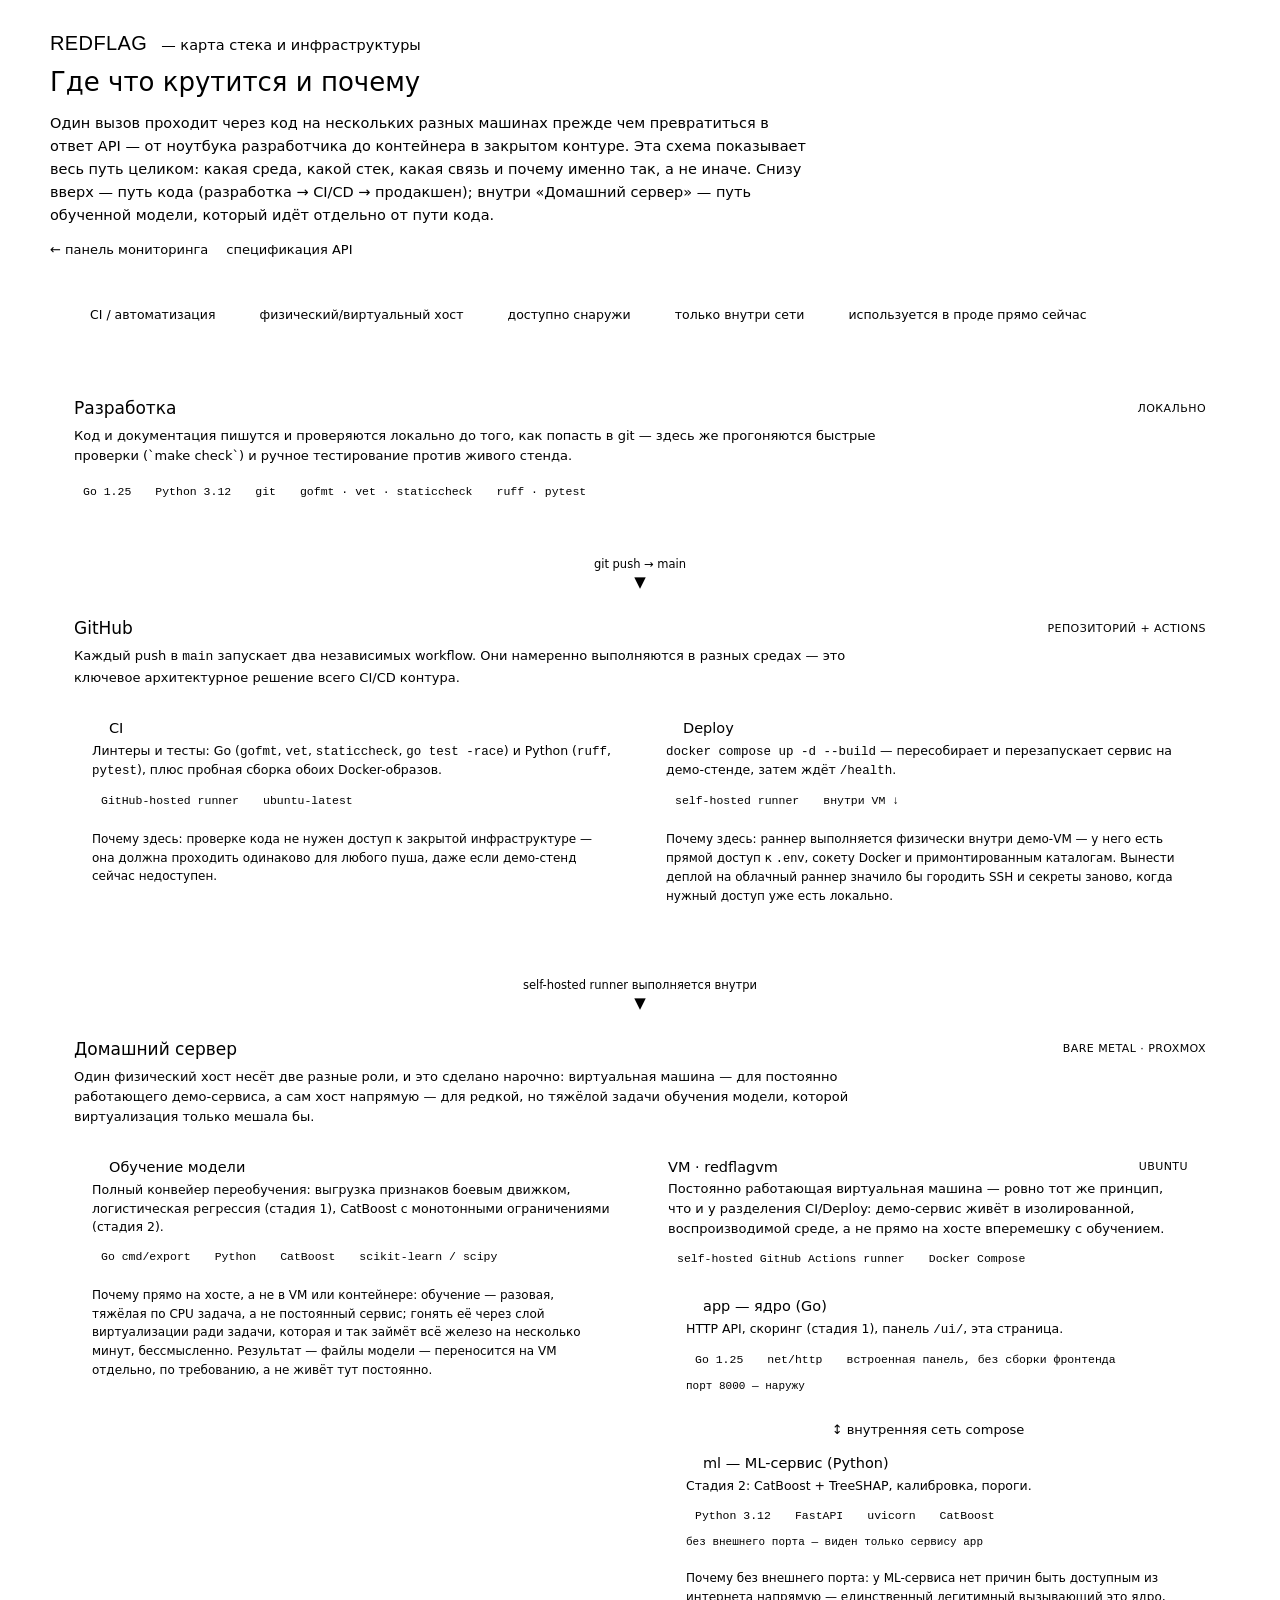
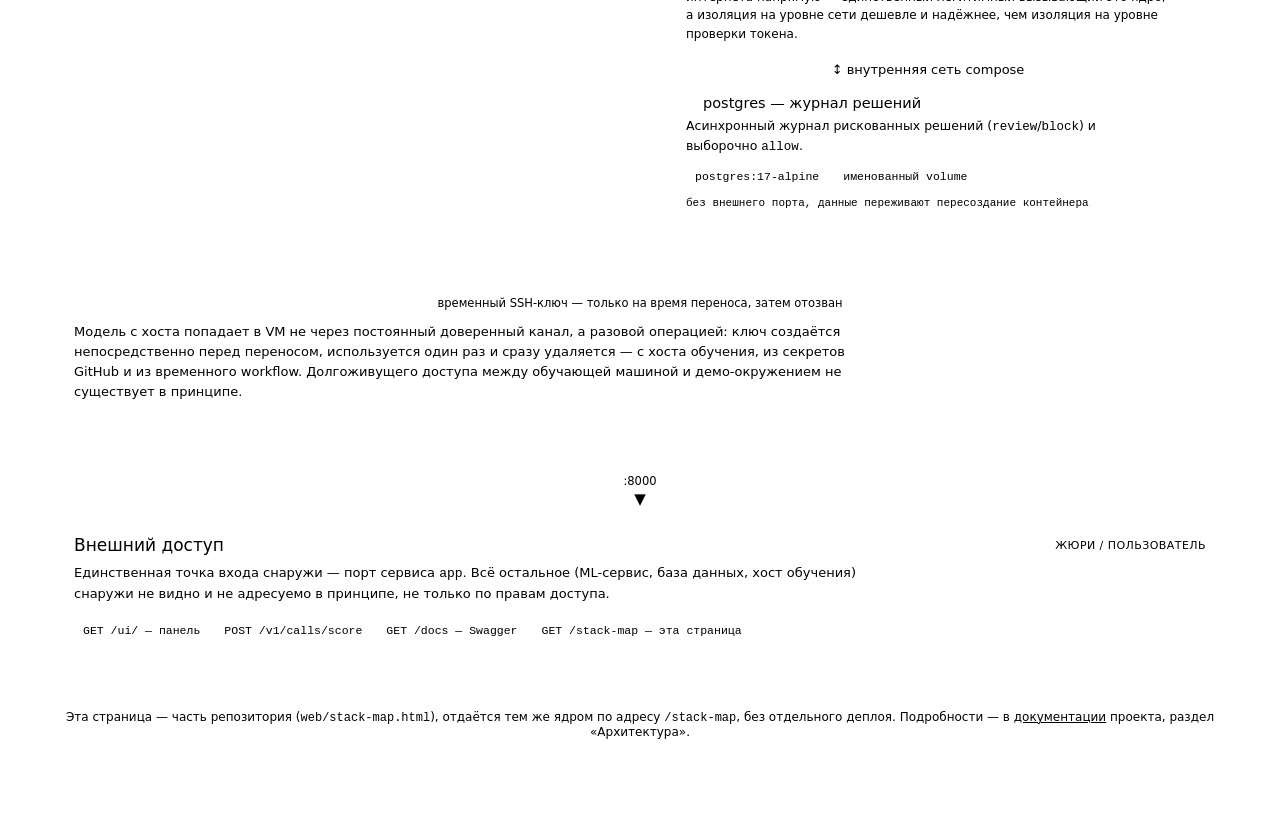
==== web/stack-map.html @ 169284f2 "feat: add /stack-map, a live infrastructure/stack map page A self-contained static page (web/stack-m" ====
<!doctype html>
<html lang="ru">
<head>
<meta charset="utf-8">
<meta name="viewport" content="width=device-width, initial-scale=1">
<title>RedFlag — карта стека и инфраструктуры</title>
<link rel="stylesheet" href="/ui/css/app.css">
<style>
  body { background: var(--surface); color: var(--on-surface); font-family: "Roboto", system-ui, sans-serif;
    margin: 0; padding: 32px 20px 80px; }
  .wrap { max-width: 1180px; margin: 0 auto; }
  header.page { margin-bottom: 36px; }
  .brand-row { display: flex; align-items: baseline; gap: 14px; flex-wrap: wrap; }
  .brand-name-sm { font-family: "Boxcer", "Arial Black", sans-serif; font-size: 20px; color: var(--brand); letter-spacing: .02em; }
  h1 { font-size: 26px; font-weight: 500; margin: 10px 0 8px; }
  .lede { color: var(--on-surface-variant); max-width: 760px; line-height: 1.6; font-size: 14.5px; }
  nav.back { margin-top: 14px; font-size: 13px; }
  nav.back a { color: var(--primary); text-decoration: none; margin-right: 18px; }
  nav.back a:hover { text-decoration: underline; }

  /* ---- легенда ---- */
  .legend { display: flex; flex-wrap: wrap; gap: 10px 22px; margin: 22px 0 40px; padding: 14px 18px;
    background: var(--surface-container-low); border: 1px solid var(--outline-variant); border-radius: var(--shape-md); font-size: 12.5px; }
  .legend .item { display: flex; align-items: center; gap: 8px; color: var(--on-surface-variant); }
  .legend .swatch { width: 14px; height: 14px; border-radius: 4px; flex: none; }

  /* ---- поток сверху вниз ---- */
  .flow { display: flex; flex-direction: column; align-items: stretch; gap: 0; }
  .connector { display: flex; flex-direction: column; align-items: center; padding: 6px 0; color: var(--outline); }
  .connector .bar { width: 2px; height: 22px; background: var(--outline-variant); }
  .connector .arrow { font-size: 15px; line-height: 1; color: var(--outline); margin-top: -2px; }
  .connector .label { font-size: 11.5px; color: var(--on-surface-variant); background: var(--surface);
    padding: 2px 10px; border: 1px solid var(--outline-variant); border-radius: var(--shape-full); margin: 4px 0; }

  .zone { border: 1px solid var(--outline-variant); border-radius: var(--shape-lg); background: var(--surface-container-low);
    padding: 22px 24px; }
  .zone > .zhead { display: flex; align-items: center; justify-content: space-between; flex-wrap: wrap; gap: 10px; margin-bottom: 6px; }
  .zone > .zhead h2 { font-size: 17px; font-weight: 500; margin: 0; }
  .zone .ztag { font-size: 11px; text-transform: uppercase; letter-spacing: .04em; color: var(--on-surface-variant); }
  .zone .zwhy { color: var(--on-surface-variant); font-size: 13px; line-height: 1.55; margin: 8px 0 16px; max-width: 820px; }
  .chips { display: flex; flex-wrap: wrap; gap: 6px; margin: 10px 0 0; }
  .chip { font-size: 11.5px; padding: 3px 9px; border-radius: var(--shape-full); background: var(--surface-container);
    border: 1px solid var(--outline-variant); color: var(--on-surface-variant); font-family: "Roboto Mono", ui-monospace, monospace; }

  /* внешняя граница зоны — какой тип среды */
  .zone.dev { border-color: var(--outline-variant); }
  .zone.ci { border-left: 4px solid var(--tertiary); }
  .zone.host { border-left: 4px solid var(--secondary); }
  .zone.vm { border: 1px dashed var(--outline); background: var(--surface-container); }
  .zone.ext { border-left: 4px solid var(--primary); }

  /* ---- карточки сервисов внутри зоны ---- */
  .cards { display: grid; gap: 16px; }
  .cards.cols-2 { grid-template-columns: repeat(2, minmax(0, 1fr)); }
  .cards.cols-3 { grid-template-columns: repeat(3, minmax(0, 1fr)); }
  .card { background: var(--surface); border: 1px solid var(--outline-variant); border-radius: var(--shape-md);
    padding: 16px 18px; }
  .card h3 { margin: 0 0 6px; font-size: 14.5px; font-weight: 500; display: flex; align-items: center; gap: 8px; }
  .card p.role { color: var(--on-surface-variant); font-size: 12.5px; margin: 0 0 10px; line-height: 1.5; }
  .card p.why { font-size: 12px; color: var(--on-surface-variant); line-height: 1.55; margin: 10px 0 0;
    padding-top: 10px; border-top: 1px dashed var(--outline-variant); }
  .card p.why b { color: var(--on-surface); font-weight: 500; }
  .dot { width: 9px; height: 9px; border-radius: 50%; flex: none; }
  .dot.ext { background: var(--primary); box-shadow: 0 0 0 3px color-mix(in srgb, var(--primary) 20%, transparent); }
  .dot.int { background: var(--on-surface-variant); }
  .dot.ok { background: var(--success); }
  .port { font-size: 11px; font-family: ui-monospace, monospace; color: var(--on-surface-variant); }
  .port.exposed { color: var(--primary); font-weight: 500; }

  /* VM-контейнер с вложенными карточками и внутренними связями */
  .vm-inner { display: flex; flex-direction: column; gap: 0; margin-top: 14px; }
  .vm-inner .card { position: relative; }
  .mini-connector { display: flex; align-items: center; justify-content: center; height: 20px; color: var(--outline); font-size: 13px; }
  .mini-connector span { background: var(--surface-container); padding: 0 8px; }

  .split { display: grid; grid-template-columns: 1fr 1fr; gap: 20px; align-items: start; }
  @media (max-width: 860px) {
    .split, .cards.cols-2, .cards.cols-3 { grid-template-columns: 1fr; }
  }

  footer.page { margin-top: 48px; color: var(--on-surface-variant); font-size: 12px; text-align: center; }
</style>
</head>
<body>
<div class="wrap">
  <header class="page">
    <div class="brand-row"><span class="brand-name-sm">REDFLAG</span><span class="lede" style="margin:0">— карта стека и инфраструктуры</span></div>
    <h1>Где что крутится и почему</h1>
    <p class="lede">Один вызов проходит через код на нескольких разных машинах прежде чем превратиться в
      ответ API — от ноутбука разработчика до контейнера в закрытом контуре. Эта схема показывает весь
      путь целиком: какая среда, какой стек, какая связь и почему именно так, а не иначе. Снизу вверх —
      путь кода (разработка → CI/CD → продакшен); внутри «Домашний сервер» — путь обученной модели,
      который идёт отдельно от пути кода.</p>
    <nav class="back"><a href="/ui/">← панель мониторинга</a><a href="/docs">спецификация API</a></nav>
  </header>

  <div class="legend">
    <div class="item"><span class="swatch" style="background:var(--tertiary)"></span>CI / автоматизация</div>
    <div class="item"><span class="swatch" style="background:var(--secondary)"></span>физический/виртуальный хост</div>
    <div class="item"><span class="swatch" style="background:var(--primary)"></span>доступно снаружи</div>
    <div class="item"><span class="swatch" style="background:var(--on-surface-variant)"></span>только внутри сети</div>
    <div class="item"><span class="dot ok" style="width:14px;height:14px"></span>используется в проде прямо сейчас</div>
  </div>

  <div class="flow">

    <section class="zone dev">
      <div class="zhead"><h2>Разработка</h2><span class="ztag">локально</span></div>
      <p class="zwhy">Код и документация пишутся и проверяются локально до того, как попасть в git — здесь же
        прогоняются быстрые проверки (`make check`) и ручное тестирование против живого стенда.</p>
      <div class="chips">
        <span class="chip">Go 1.25</span><span class="chip">Python 3.12</span><span class="chip">git</span>
        <span class="chip">gofmt · vet · staticcheck</span><span class="chip">ruff · pytest</span>
      </div>
    </section>

    <div class="connector"><div class="bar"></div><div class="label">git push → main</div><div class="arrow">▼</div></div>

    <section class="zone ci">
      <div class="zhead"><h2>GitHub</h2><span class="ztag">репозиторий + Actions</span></div>
      <p class="zwhy">Каждый push в <code>main</code> запускает два независимых workflow. Они намеренно
        выполняются в разных средах — это ключевое архитектурное решение всего CI/CD контура.</p>
      <div class="cards cols-2">
        <div class="card">
          <h3><span class="dot ok"></span>CI</h3>
          <p class="role">Линтеры и тесты: Go (<code>gofmt</code>, <code>vet</code>, <code>staticcheck</code>,
            <code>go test -race</code>) и Python (<code>ruff</code>, <code>pytest</code>), плюс пробная сборка
            обоих Docker-образов.</p>
          <div class="chips"><span class="chip">GitHub-hosted runner</span><span class="chip">ubuntu-latest</span></div>
          <p class="why"><b>Почему здесь:</b> проверке кода не нужен доступ к закрытой инфраструктуре —
            она должна проходить одинаково для любого пуша, даже если демо-стенд сейчас недоступен.</p>
        </div>
        <div class="card">
          <h3><span class="dot ok"></span>Deploy</h3>
          <p class="role"><code>docker compose up -d --build</code> — пересобирает и перезапускает сервис
            на демо-стенде, затем ждёт <code>/health</code>.</p>
          <div class="chips"><span class="chip">self-hosted runner</span><span class="chip">внутри VM ↓</span></div>
          <p class="why"><b>Почему здесь:</b> раннер выполняется физически внутри демо-VM — у него есть
            прямой доступ к <code>.env</code>, сокету Docker и примонтированным каталогам. Вынести деплой на
            облачный раннер значило бы городить SSH и секреты заново, когда нужный доступ уже есть локально.</p>
        </div>
      </div>
    </section>

    <div class="connector"><div class="bar"></div><div class="label">self-hosted runner выполняется внутри</div><div class="arrow">▼</div></div>

    <section class="zone host">
      <div class="zhead"><h2>Домашний сервер</h2><span class="ztag">bare metal · Proxmox</span></div>
      <p class="zwhy">Один физический хост несёт две разные роли, и это сделано нарочно: виртуальная машина —
        для постоянно работающего демо-сервиса, а сам хост напрямую — для редкой, но тяжёлой задачи обучения
        модели, которой виртуализация только мешала бы.</p>

      <div class="split">
        <div class="card" style="background:var(--surface-container)">
          <h3><span class="dot int"></span>Обучение модели</h3>
          <p class="role">Полный конвейер переобучения: выгрузка признаков боевым движком, логистическая
            регрессия (стадия 1), CatBoost с монотонными ограничениями (стадия 2).</p>
          <div class="chips">
            <span class="chip">Go cmd/export</span><span class="chip">Python</span><span class="chip">CatBoost</span>
            <span class="chip">scikit-learn / scipy</span>
          </div>
          <p class="why"><b>Почему прямо на хосте, а не в VM или контейнере:</b> обучение — разовая, тяжёлая
            по CPU задача, а не постоянный сервис; гонять её через слой виртуализации ради задачи, которая
            и так займёт всё железо на несколько минут, бессмысленно. Результат — файлы модели — переносится
            на VM отдельно, по требованию, а не живёт тут постоянно.</p>
        </div>

        <div class="zone vm" style="padding:16px 18px">
          <div class="zhead" style="margin-bottom:2px"><h2 style="font-size:14.5px">VM · redflagvm</h2><span class="ztag">Ubuntu</span></div>
          <p class="zwhy" style="margin:4px 0 10px">Постоянно работающая виртуальная машина — ровно тот же
            принцип, что и у разделения CI/Deploy: демо-сервис живёт в изолированной, воспроизводимой среде,
            а не прямо на хосте вперемешку с обучением.</p>
          <div class="chips" style="margin-bottom:14px"><span class="chip">self-hosted GitHub Actions runner</span><span class="chip">Docker Compose</span></div>

          <div class="vm-inner">
            <div class="card">
              <h3><span class="dot ext"></span>app — ядро (Go)</h3>
              <p class="role">HTTP API, скоринг (стадия 1), панель <code>/ui/</code>, эта страница.</p>
              <div class="chips"><span class="chip">Go 1.25</span><span class="chip">net/http</span><span class="chip">встроенная панель, без сборки фронтенда</span></div>
              <p class="port exposed">порт 8000 — наружу</p>
            </div>
            <div class="mini-connector"><span>↕ внутренняя сеть compose</span></div>
            <div class="card">
              <h3><span class="dot int"></span>ml — ML-сервис (Python)</h3>
              <p class="role">Стадия 2: CatBoost + TreeSHAP, калибровка, пороги.</p>
              <div class="chips"><span class="chip">Python 3.12</span><span class="chip">FastAPI</span><span class="chip">uvicorn</span><span class="chip">CatBoost</span></div>
              <p class="port">без внешнего порта — виден только сервису <code>app</code></p>
              <p class="why"><b>Почему без внешнего порта:</b> у ML-сервиса нет причин быть доступным из
                интернета напрямую — единственный легитимный вызывающий это ядро, а изоляция на уровне сети
                дешевле и надёжнее, чем изоляция на уровне проверки токена.</p>
            </div>
            <div class="mini-connector"><span>↕ внутренняя сеть compose</span></div>
            <div class="card">
              <h3><span class="dot int"></span>postgres — журнал решений</h3>
              <p class="role">Асинхронный журнал рискованных решений (<code>review</code>/<code>block</code>) и выборочно <code>allow</code>.</p>
              <div class="chips"><span class="chip">postgres:17-alpine</span><span class="chip">именованный volume</span></div>
              <p class="port">без внешнего порта, данные переживают пересоздание контейнера</p>
            </div>
          </div>
        </div>
      </div>

      <div class="connector" style="margin-top:10px"><div class="bar"></div><div class="label">временный SSH-ключ — только на время переноса, затем отозван</div></div>
      <p class="zwhy" style="margin-top:0">Модель с хоста попадает в VM не через постоянный доверенный канал, а
        разовой операцией: ключ создаётся непосредственно перед переносом, используется один раз и сразу
        удаляется — с хоста обучения, из секретов GitHub и из временного workflow. Долгоживущего доступа
        между обучающей машиной и демо-окружением не существует в принципе.</p>
    </section>

    <div class="connector"><div class="bar"></div><div class="label">:8000</div><div class="arrow">▼</div></div>

    <section class="zone ext">
      <div class="zhead"><h2>Внешний доступ</h2><span class="ztag">жюри / пользователь</span></div>
      <p class="zwhy">Единственная точка входа снаружи — порт сервиса <code>app</code>. Всё остальное
        (ML-сервис, база данных, хост обучения) снаружи не видно и не адресуемо в принципе, не только по
        правам доступа.</p>
      <div class="chips">
        <span class="chip">GET /ui/ — панель</span><span class="chip">POST /v1/calls/score</span>
        <span class="chip">GET /docs — Swagger</span><span class="chip">GET /stack-map — эта страница</span>
      </div>
    </section>

  </div>

  <footer class="page">Эта страница — часть репозитория (<code>web/stack-map.html</code>), отдаётся тем же
    ядром по адресу <code>/stack-map</code>, без отдельного деплоя. Подробности — в
    <a href="/docs" style="color:var(--primary)">документации</a> проекта, раздел «Архитектура».</footer>
</div>
</body>
</html>
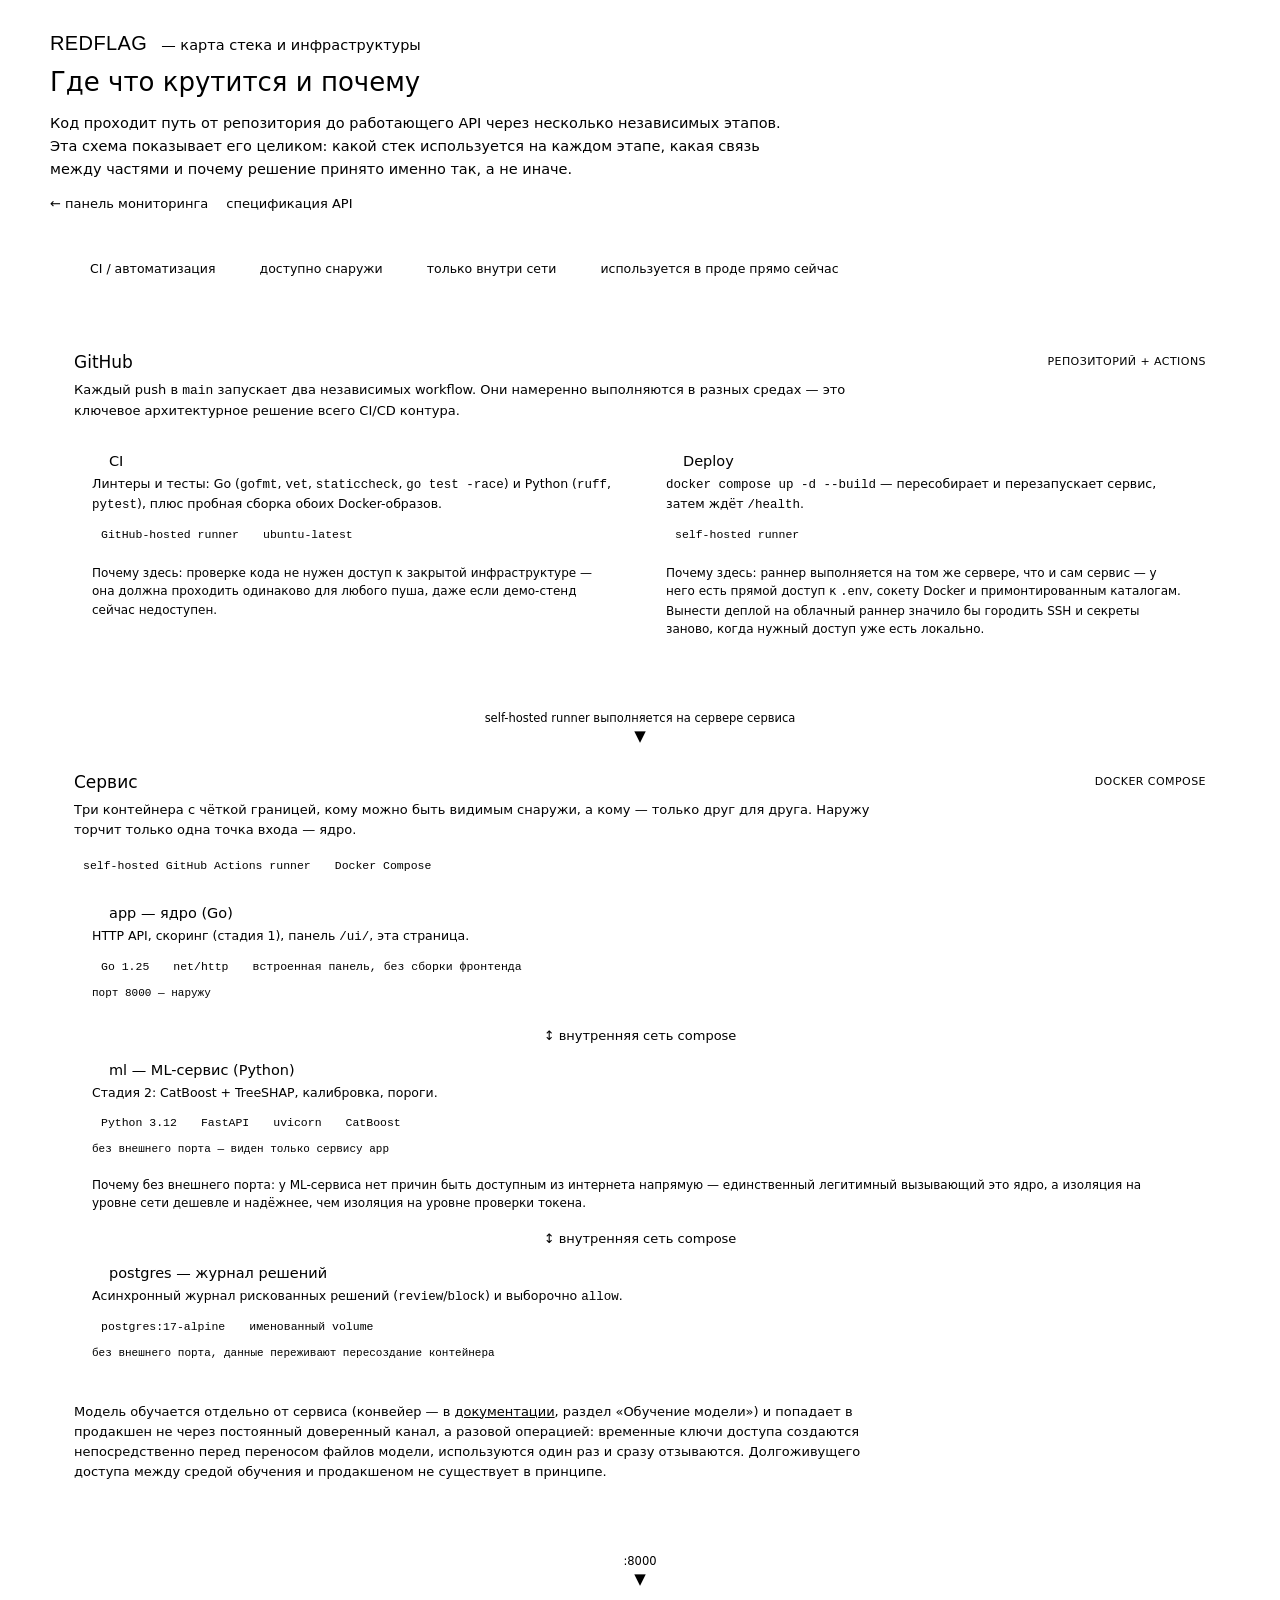
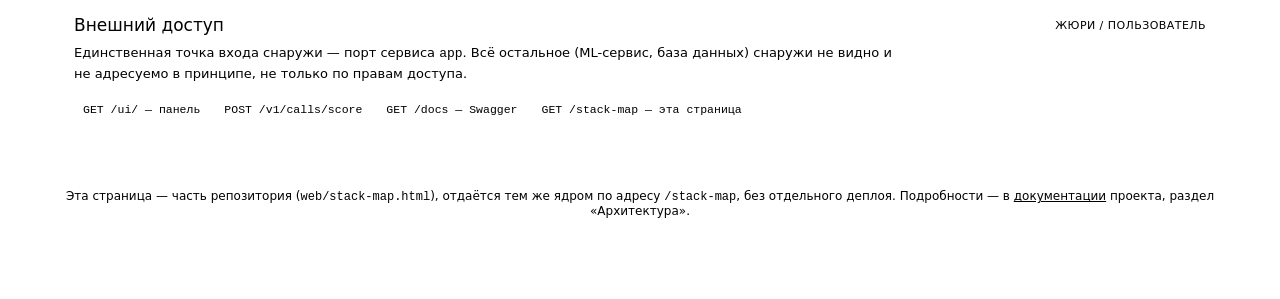
==== commit db6eaba5: "stack-map: drop infra-ownership specifics, keep only logical architecture" ====
--- a/web/stack-map.html
+++ b/web/stack-map.html
@@ -43,16 +43,13 @@
     border: 1px solid var(--outline-variant); color: var(--on-surface-variant); font-family: "Roboto Mono", ui-monospace, monospace; }
 
   /* внешняя граница зоны — какой тип среды */
-  .zone.dev { border-color: var(--outline-variant); }
   .zone.ci { border-left: 4px solid var(--tertiary); }
-  .zone.host { border-left: 4px solid var(--secondary); }
-  .zone.vm { border: 1px dashed var(--outline); background: var(--surface-container); }
+  .zone.server { border-left: 4px solid var(--secondary); }
   .zone.ext { border-left: 4px solid var(--primary); }
 
   /* ---- карточки сервисов внутри зоны ---- */
   .cards { display: grid; gap: 16px; }
   .cards.cols-2 { grid-template-columns: repeat(2, minmax(0, 1fr)); }
-  .cards.cols-3 { grid-template-columns: repeat(3, minmax(0, 1fr)); }
   .card { background: var(--surface); border: 1px solid var(--outline-variant); border-radius: var(--shape-md);
     padding: 16px 18px; }
   .card h3 { margin: 0 0 6px; font-size: 14.5px; font-weight: 500; display: flex; align-items: center; gap: 8px; }
@@ -67,15 +64,13 @@
   .port { font-size: 11px; font-family: ui-monospace, monospace; color: var(--on-surface-variant); }
   .port.exposed { color: var(--primary); font-weight: 500; }
 
-  /* VM-контейнер с вложенными карточками и внутренними связями */
-  .vm-inner { display: flex; flex-direction: column; gap: 0; margin-top: 14px; }
-  .vm-inner .card { position: relative; }
+  /* стек сервисов с вложенными карточками и внутренними связями */
+  .service-stack { display: flex; flex-direction: column; gap: 0; margin-top: 14px; }
   .mini-connector { display: flex; align-items: center; justify-content: center; height: 20px; color: var(--outline); font-size: 13px; }
   .mini-connector span { background: var(--surface-container); padding: 0 8px; }
 
-  .split { display: grid; grid-template-columns: 1fr 1fr; gap: 20px; align-items: start; }
   @media (max-width: 860px) {
-    .split, .cards.cols-2, .cards.cols-3 { grid-template-columns: 1fr; }
+    .cards.cols-2 { grid-template-columns: 1fr; }
   }
 
   footer.page { margin-top: 48px; color: var(--on-surface-variant); font-size: 12px; text-align: center; }
@@ -86,35 +81,20 @@
   <header class="page">
     <div class="brand-row"><span class="brand-name-sm">REDFLAG</span><span class="lede" style="margin:0">— карта стека и инфраструктуры</span></div>
     <h1>Где что крутится и почему</h1>
-    <p class="lede">Один вызов проходит через код на нескольких разных машинах прежде чем превратиться в
-      ответ API — от ноутбука разработчика до контейнера в закрытом контуре. Эта схема показывает весь
-      путь целиком: какая среда, какой стек, какая связь и почему именно так, а не иначе. Снизу вверх —
-      путь кода (разработка → CI/CD → продакшен); внутри «Домашний сервер» — путь обученной модели,
-      который идёт отдельно от пути кода.</p>
+    <p class="lede">Код проходит путь от репозитория до работающего API через несколько независимых
+      этапов. Эта схема показывает его целиком: какой стек используется на каждом этапе, какая связь
+      между частями и почему решение принято именно так, а не иначе.</p>
     <nav class="back"><a href="/ui/">← панель мониторинга</a><a href="/docs">спецификация API</a></nav>
   </header>
 
   <div class="legend">
     <div class="item"><span class="swatch" style="background:var(--tertiary)"></span>CI / автоматизация</div>
-    <div class="item"><span class="swatch" style="background:var(--secondary)"></span>физический/виртуальный хост</div>
     <div class="item"><span class="swatch" style="background:var(--primary)"></span>доступно снаружи</div>
     <div class="item"><span class="swatch" style="background:var(--on-surface-variant)"></span>только внутри сети</div>
     <div class="item"><span class="dot ok" style="width:14px;height:14px"></span>используется в проде прямо сейчас</div>
   </div>
 
   <div class="flow">
-
-    <section class="zone dev">
-      <div class="zhead"><h2>Разработка</h2><span class="ztag">локально</span></div>
-      <p class="zwhy">Код и документация пишутся и проверяются локально до того, как попасть в git — здесь же
-        прогоняются быстрые проверки (`make check`) и ручное тестирование против живого стенда.</p>
-      <div class="chips">
-        <span class="chip">Go 1.25</span><span class="chip">Python 3.12</span><span class="chip">git</span>
-        <span class="chip">gofmt · vet · staticcheck</span><span class="chip">ruff · pytest</span>
-      </div>
-    </section>
-
-    <div class="connector"><div class="bar"></div><div class="label">git push → main</div><div class="arrow">▼</div></div>
 
     <section class="zone ci">
       <div class="zhead"><h2>GitHub</h2><span class="ztag">репозиторий + Actions</span></div>
@@ -132,79 +112,56 @@
         </div>
         <div class="card">
           <h3><span class="dot ok"></span>Deploy</h3>
-          <p class="role"><code>docker compose up -d --build</code> — пересобирает и перезапускает сервис
-            на демо-стенде, затем ждёт <code>/health</code>.</p>
-          <div class="chips"><span class="chip">self-hosted runner</span><span class="chip">внутри VM ↓</span></div>
-          <p class="why"><b>Почему здесь:</b> раннер выполняется физически внутри демо-VM — у него есть
-            прямой доступ к <code>.env</code>, сокету Docker и примонтированным каталогам. Вынести деплой на
-            облачный раннер значило бы городить SSH и секреты заново, когда нужный доступ уже есть локально.</p>
+          <p class="role"><code>docker compose up -d --build</code> — пересобирает и перезапускает сервис,
+            затем ждёт <code>/health</code>.</p>
+          <div class="chips"><span class="chip">self-hosted runner</span></div>
+          <p class="why"><b>Почему здесь:</b> раннер выполняется на том же сервере, что и сам сервис — у
+            него есть прямой доступ к <code>.env</code>, сокету Docker и примонтированным каталогам. Вынести
+            деплой на облачный раннер значило бы городить SSH и секреты заново, когда нужный доступ уже есть
+            локально.</p>
         </div>
       </div>
     </section>
 
-    <div class="connector"><div class="bar"></div><div class="label">self-hosted runner выполняется внутри</div><div class="arrow">▼</div></div>
+    <div class="connector"><div class="bar"></div><div class="label">self-hosted runner выполняется на сервере сервиса</div><div class="arrow">▼</div></div>
 
-    <section class="zone host">
-      <div class="zhead"><h2>Домашний сервер</h2><span class="ztag">bare metal · Proxmox</span></div>
-      <p class="zwhy">Один физический хост несёт две разные роли, и это сделано нарочно: виртуальная машина —
-        для постоянно работающего демо-сервиса, а сам хост напрямую — для редкой, но тяжёлой задачи обучения
-        модели, которой виртуализация только мешала бы.</p>
+    <section class="zone server">
+      <div class="zhead"><h2>Сервис</h2><span class="ztag">Docker Compose</span></div>
+      <p class="zwhy">Три контейнера с чёткой границей, кому можно быть видимым снаружи, а кому — только
+        друг для друга. Наружу торчит только одна точка входа — ядро.</p>
+      <div class="chips" style="margin-bottom:4px"><span class="chip">self-hosted GitHub Actions runner</span><span class="chip">Docker Compose</span></div>
 
-      <div class="split">
-        <div class="card" style="background:var(--surface-container)">
-          <h3><span class="dot int"></span>Обучение модели</h3>
-          <p class="role">Полный конвейер переобучения: выгрузка признаков боевым движком, логистическая
-            регрессия (стадия 1), CatBoost с монотонными ограничениями (стадия 2).</p>
-          <div class="chips">
-            <span class="chip">Go cmd/export</span><span class="chip">Python</span><span class="chip">CatBoost</span>
-            <span class="chip">scikit-learn / scipy</span>
-          </div>
-          <p class="why"><b>Почему прямо на хосте, а не в VM или контейнере:</b> обучение — разовая, тяжёлая
-            по CPU задача, а не постоянный сервис; гонять её через слой виртуализации ради задачи, которая
-            и так займёт всё железо на несколько минут, бессмысленно. Результат — файлы модели — переносится
-            на VM отдельно, по требованию, а не живёт тут постоянно.</p>
+      <div class="service-stack">
+        <div class="card">
+          <h3><span class="dot ext"></span>app — ядро (Go)</h3>
+          <p class="role">HTTP API, скоринг (стадия 1), панель <code>/ui/</code>, эта страница.</p>
+          <div class="chips"><span class="chip">Go 1.25</span><span class="chip">net/http</span><span class="chip">встроенная панель, без сборки фронтенда</span></div>
+          <p class="port exposed">порт 8000 — наружу</p>
         </div>
-
-        <div class="zone vm" style="padding:16px 18px">
-          <div class="zhead" style="margin-bottom:2px"><h2 style="font-size:14.5px">VM · redflagvm</h2><span class="ztag">Ubuntu</span></div>
-          <p class="zwhy" style="margin:4px 0 10px">Постоянно работающая виртуальная машина — ровно тот же
-            принцип, что и у разделения CI/Deploy: демо-сервис живёт в изолированной, воспроизводимой среде,
-            а не прямо на хосте вперемешку с обучением.</p>
-          <div class="chips" style="margin-bottom:14px"><span class="chip">self-hosted GitHub Actions runner</span><span class="chip">Docker Compose</span></div>
-
-          <div class="vm-inner">
-            <div class="card">
-              <h3><span class="dot ext"></span>app — ядро (Go)</h3>
-              <p class="role">HTTP API, скоринг (стадия 1), панель <code>/ui/</code>, эта страница.</p>
-              <div class="chips"><span class="chip">Go 1.25</span><span class="chip">net/http</span><span class="chip">встроенная панель, без сборки фронтенда</span></div>
-              <p class="port exposed">порт 8000 — наружу</p>
-            </div>
-            <div class="mini-connector"><span>↕ внутренняя сеть compose</span></div>
-            <div class="card">
-              <h3><span class="dot int"></span>ml — ML-сервис (Python)</h3>
-              <p class="role">Стадия 2: CatBoost + TreeSHAP, калибровка, пороги.</p>
-              <div class="chips"><span class="chip">Python 3.12</span><span class="chip">FastAPI</span><span class="chip">uvicorn</span><span class="chip">CatBoost</span></div>
-              <p class="port">без внешнего порта — виден только сервису <code>app</code></p>
-              <p class="why"><b>Почему без внешнего порта:</b> у ML-сервиса нет причин быть доступным из
-                интернета напрямую — единственный легитимный вызывающий это ядро, а изоляция на уровне сети
-                дешевле и надёжнее, чем изоляция на уровне проверки токена.</p>
-            </div>
-            <div class="mini-connector"><span>↕ внутренняя сеть compose</span></div>
-            <div class="card">
-              <h3><span class="dot int"></span>postgres — журнал решений</h3>
-              <p class="role">Асинхронный журнал рискованных решений (<code>review</code>/<code>block</code>) и выборочно <code>allow</code>.</p>
-              <div class="chips"><span class="chip">postgres:17-alpine</span><span class="chip">именованный volume</span></div>
-              <p class="port">без внешнего порта, данные переживают пересоздание контейнера</p>
-            </div>
-          </div>
+        <div class="mini-connector"><span>↕ внутренняя сеть compose</span></div>
+        <div class="card">
+          <h3><span class="dot int"></span>ml — ML-сервис (Python)</h3>
+          <p class="role">Стадия 2: CatBoost + TreeSHAP, калибровка, пороги.</p>
+          <div class="chips"><span class="chip">Python 3.12</span><span class="chip">FastAPI</span><span class="chip">uvicorn</span><span class="chip">CatBoost</span></div>
+          <p class="port">без внешнего порта — виден только сервису <code>app</code></p>
+          <p class="why"><b>Почему без внешнего порта:</b> у ML-сервиса нет причин быть доступным из
+            интернета напрямую — единственный легитимный вызывающий это ядро, а изоляция на уровне сети
+            дешевле и надёжнее, чем изоляция на уровне проверки токена.</p>
+        </div>
+        <div class="mini-connector"><span>↕ внутренняя сеть compose</span></div>
+        <div class="card">
+          <h3><span class="dot int"></span>postgres — журнал решений</h3>
+          <p class="role">Асинхронный журнал рискованных решений (<code>review</code>/<code>block</code>) и выборочно <code>allow</code>.</p>
+          <div class="chips"><span class="chip">postgres:17-alpine</span><span class="chip">именованный volume</span></div>
+          <p class="port">без внешнего порта, данные переживают пересоздание контейнера</p>
         </div>
       </div>
 
-      <div class="connector" style="margin-top:10px"><div class="bar"></div><div class="label">временный SSH-ключ — только на время переноса, затем отозван</div></div>
-      <p class="zwhy" style="margin-top:0">Модель с хоста попадает в VM не через постоянный доверенный канал, а
-        разовой операцией: ключ создаётся непосредственно перед переносом, используется один раз и сразу
-        удаляется — с хоста обучения, из секретов GitHub и из временного workflow. Долгоживущего доступа
-        между обучающей машиной и демо-окружением не существует в принципе.</p>
+      <p class="zwhy" style="margin-top:16px">Модель обучается отдельно от сервиса (конвейер — в
+        <a href="/docs" style="color:var(--primary)">документации</a>, раздел «Обучение модели») и попадает в
+        продакшен не через постоянный доверенный канал, а разовой операцией: временные ключи доступа
+        создаются непосредственно перед переносом файлов модели, используются один раз и сразу отзываются.
+        Долгоживущего доступа между средой обучения и продакшеном не существует в принципе.</p>
     </section>
 
     <div class="connector"><div class="bar"></div><div class="label">:8000</div><div class="arrow">▼</div></div>
@@ -212,8 +169,7 @@
     <section class="zone ext">
       <div class="zhead"><h2>Внешний доступ</h2><span class="ztag">жюри / пользователь</span></div>
       <p class="zwhy">Единственная точка входа снаружи — порт сервиса <code>app</code>. Всё остальное
-        (ML-сервис, база данных, хост обучения) снаружи не видно и не адресуемо в принципе, не только по
-        правам доступа.</p>
+        (ML-сервис, база данных) снаружи не видно и не адресуемо в принципе, не только по правам доступа.</p>
       <div class="chips">
         <span class="chip">GET /ui/ — панель</span><span class="chip">POST /v1/calls/score</span>
         <span class="chip">GET /docs — Swagger</span><span class="chip">GET /stack-map — эта страница</span>
